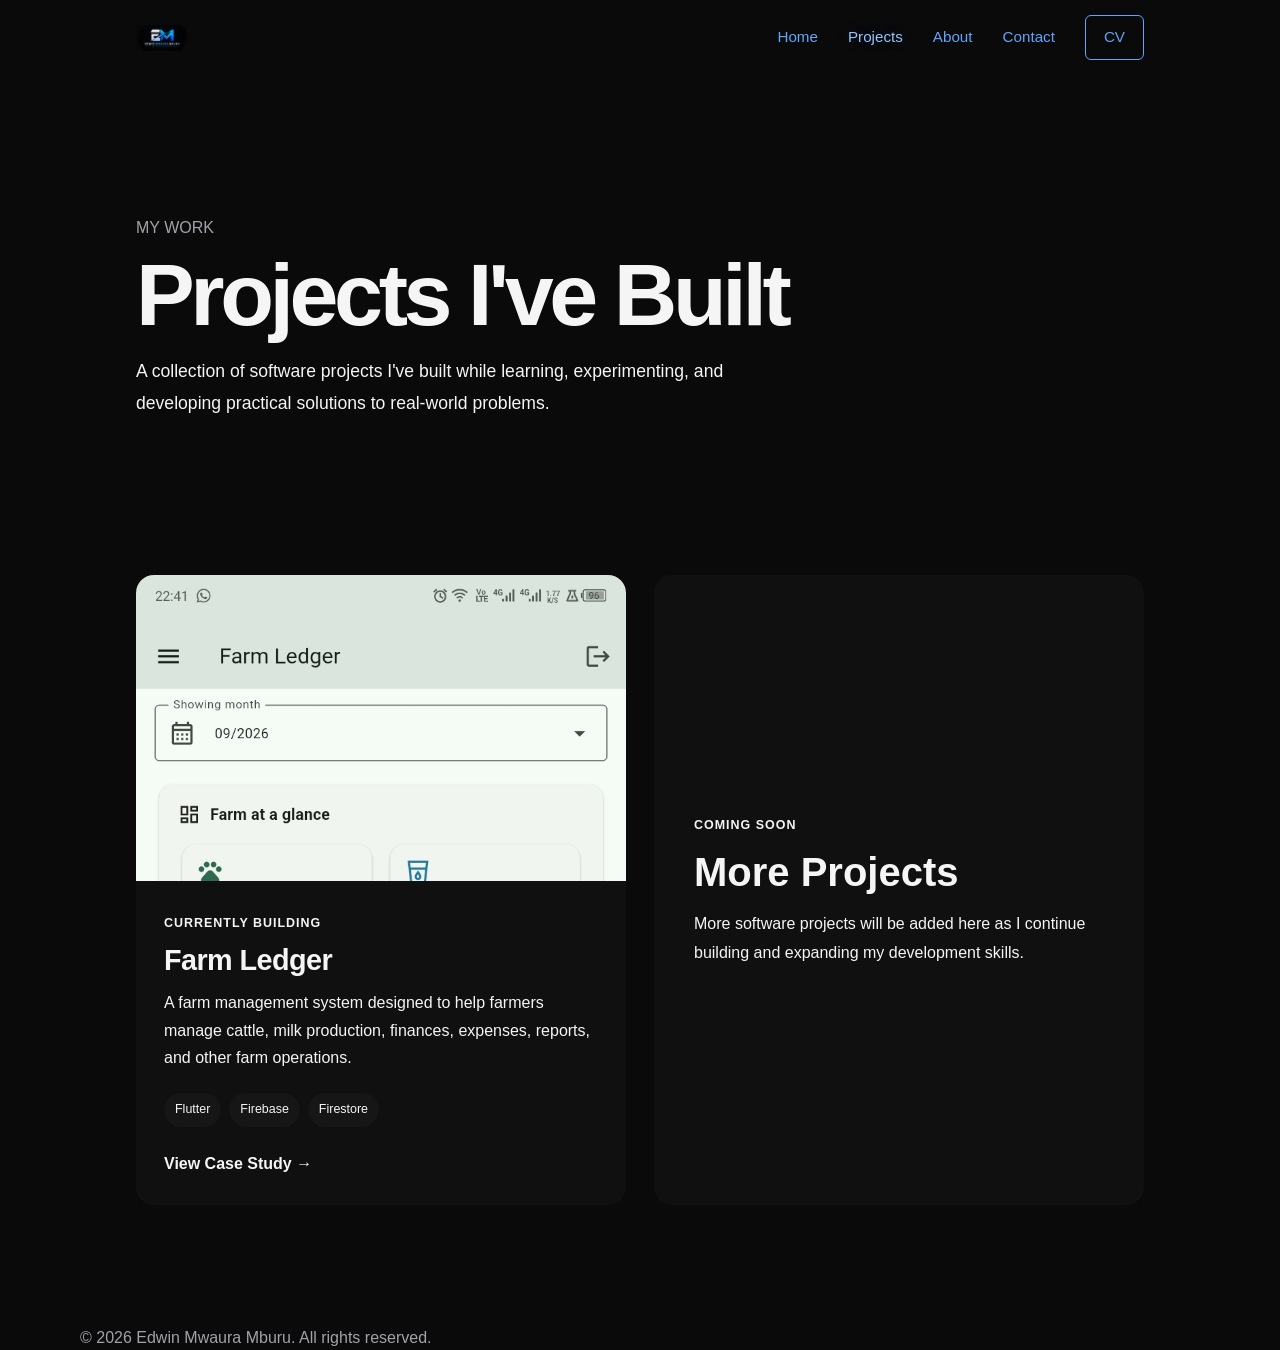
==== projects.html @ c4fcb4e1 "Initial portfolio website" ====
<!DOCTYPE html>
<html lang="en">
<head>
    <meta charset="UTF-8">
    <meta name="viewport" content="width=device-width, initial-scale=1.0">
<meta name="author" content="Edwin Mwaura Mburu">

<meta
    name="description"
    content="Explore projects built by Edwin Mwaura Mburu, including Farm Ledger and other software development work."
>

<meta property="og:title" content="Projects | Edwin Mwaura Mburu">

<meta
    property="og:description"
    content="Explore software projects and practical applications built by Edwin Mwaura Mburu."
>

<meta property="og:type" content="website">
    <title>Projects | Edwin Mwaura Mburu</title>

    <link rel="icon" type="image/png" href="assets/logo/logo.png">

    <link rel="stylesheet" href="css/style.css">
</head>

<body>

    <!-- NAVIGATION -->
    <header class="navbar">
        <div class="container nav-container">

            <a href="index.html" class="logo">
                <img src="assets/logo/logo.png" alt="Edwin Mwaura Mburu logo">
            </a>

            <nav class="nav-links">
                <a href="index.html">Home</a>
                <a href="projects.html" class="active">Projects</a>
                <a href="about.html">About</a>
                <a href="contact.html">Contact</a>
                <a
                    href="assets/cv/Edwin-Mwaura-Mburu-CV.pdf"
                    class="nav-cv"
                    target="_blank"
                    rel="noopener noreferrer"
                >
                    CV
                </a>
            </nav>

            <button
                class="menu-button"
                type="button"
                aria-label="Open navigation menu"
            >
                &#9776;
            </button>

        </div>
    </header>


    <!-- PROJECTS HERO -->
    <main>

        <section class="page-hero">
            <div class="container">

                <p class="section-label">MY WORK</p>

                <h1>
                    Projects I've Built
                </h1>

                <p class="page-hero-text">
                    A collection of software projects I've built while
                    learning, experimenting, and developing practical
                    solutions to real-world problems.
                </p>

            </div>
        </section>


        <!-- PROJECTS -->
        <section class="projects-page-section">
            <div class="container">

                <div class="projects-grid">

                    <!-- FARM LEDGER -->
                    <article class="project-card">

                        <div class="project-card-image">
                            <img
                                src="assets/images/projects/farm-ledger-dashboard.png"
                                alt="Farm Ledger dashboard"
                            >
                        </div>

                        <div class="project-card-content">

                            <span class="project-status">
                                Currently Building
                            </span>

                            <h2>Farm Ledger</h2>

                            <p>
                                A farm management system designed to help
                                farmers manage cattle, milk production,
                                finances, expenses, reports, and other
                                farm operations.
                            </p>

                            <div class="project-tags">
                                <span>Flutter</span>
                                <span>Firebase</span>
                                <span>Firestore</span>
                            </div>

                            <a
                                href="projects/farm-ledger.html"
                                class="project-link"
                            >
                                View Case Study →
                            </a>

                        </div>

                    </article>


                    <!-- FUTURE PROJECT -->
                    <article class="project-card project-placeholder">

                        <div class="project-placeholder-content">

                            <span class="project-status">
                                Coming Soon
                            </span>

                            <h2>More Projects</h2>

                            <p>
                                More software projects will be added here
                                as I continue building and expanding my
                                development skills.
                            </p>

                        </div>

                    </article>

                </div>

            </div>
        </section>

    </main>


    <!-- FOOTER -->
    <footer class="footer">

        <div class="container">

            <p>
                © 2026 Edwin Mwaura Mburu.
                All rights reserved.
            </p>

        </div>

    </footer>


    <script src="js/main.js"></script>

</body>
</html>
---- css/style.css ----
/* =========================
   RESET
========================= */

* {
    margin: 0;
    padding: 0;
    box-sizing: border-box;
}

:root {
    --color-background: #0a0a0a;
    --color-surface: #111111;
    --color-blue: #60a5fa;
    --color-blue-soft: #93c5fd;
    --color-green: #4ade80;
    --color-text: #f5f5f5;
    --color-muted: #a1a1aa;
    --color-blue-glow: rgba(96, 165, 250, 0.22);
}

html {
    scroll-behavior: smooth;
}

body {
    font-family: Arial, Helvetica, sans-serif;
    background: #0a0a0a;
    color: #f5f5f5;
    line-height: 1.6;
}

a {
    color: inherit;
    text-decoration: none;
}

.container {
    width: min(1120px, 90%);
    margin: 0 auto;
}


/* =========================
   NAVBAR
========================= */

.site-header {
    position: sticky;
    top: 0;
    z-index: 1000;
    background: rgba(10, 10, 10, 0.9);
    border-bottom: 1px solid rgba(255, 255, 255, 0.08);
    backdrop-filter: blur(12px);
}

.navbar {
    width: min(1120px, 90%);
    margin: 0 auto;

    min-height: 75px;

    display: flex;
    align-items: center;
    justify-content: space-between;
}

.nav-container {
    display: flex;
    align-items: center;
    justify-content: space-between;
}

.logo {
    display: flex;
    align-items: center;
}

.logo img {
    width: 52px;
    height: 52px;
    object-fit: contain;
    display: block;
}

.nav-links {
    display: flex;
    align-items: center;
    gap: 30px;
}

.nav-links a {
    color: #a1a1aa;
    font-size: 0.95rem;
    transition: color 0.3s ease;
}

.nav-links a:hover {
    color: #f5f5f5;
}

.cv-button {
    padding: 9px 18px;
    border: 1px solid rgba(255, 255, 255, 0.15);
    border-radius: 6px;
}

.cv-button:hover {
    border-color: rgba(255, 255, 255, 0.4);
}

.menu-button {
    display: none;
}


/* =========================
   GENERAL
========================= */

main {
    width: min(1120px, 90%);
    margin: 0 auto;
}

.section {
    padding: 100px 0;
}

.eyebrow {
    color: #60a5fa;
    font-size: 0.78rem;
    font-weight: 700;
    letter-spacing: 2px;
    margin-bottom: 15px;
}

h1,
h2,
h3 {
    line-height: 1.15;
}

h2 {
    font-size: clamp(2rem, 5vw, 3.2rem);
}

p {
    color: #a1a1aa;
}


/* =========================
   HERO
========================= */

.hero {
    min-height: 85vh;

    display: grid;
    grid-template-columns: 1.3fr 0.7fr;
    align-items: center;
    gap: 60px;

    padding: 100px 0;
}

.hero h1 {
    font-size: clamp(3rem, 7vw, 6rem);
    letter-spacing: -3px;
    margin-bottom: 25px;
}

.hero-description {
    max-width: 650px;
    font-size: 1.15rem;
    margin-bottom: 35px;
}

.hero-buttons {
    display: flex;
    gap: 15px;
    flex-wrap: wrap;
}

.button {
    display: inline-block;
    padding: 13px 22px;
    border-radius: 7px;
    font-weight: 600;
    transition: transform 0.3s ease, border-color 0.3s ease;
}

.button:hover {
    transform: translateY(-2px);
}

.primary-button {
    background: #f5f5f5;
    color: #0a0a0a;
}

.secondary-button {
    border: 1px solid rgba(255, 255, 255, 0.15);
    color: #f5f5f5;
}

.secondary-button:hover {
    border-color: rgba(255, 255, 255, 0.4);
}


/* =========================
   PROFILE PHOTO
========================= */

.hero-photo,
.about-photo {
    display: flex;
    justify-content: center;
}

.profile-photo {
    width: 280px;
    height: 350px;
    object-fit: cover;

    border-radius: 20px;

    border: 1px solid rgba(255, 255, 255, 0.1);

    box-shadow: 0 20px 60px rgba(0, 0, 0, 0.4);
}


/* =========================
   PROJECTS
========================= */

.projects-grid {
    display: grid;
    grid-template-columns: repeat(2, 1fr);
    gap: 25px;
    margin-top: 45px;
}

.project-card {
    background: #111111;
    border: 1px solid rgba(255, 255, 255, 0.08);
    border-radius: 14px;
    overflow: hidden;

    transition: transform 0.3s ease, border-color 0.3s ease;
}

.project-card:hover {
    transform: translateY(-5px);
    border-color: rgba(255, 255, 255, 0.2);
}

.project-image {
    height: 220px;
    background: #151515;

    display: flex;
    align-items: center;
    justify-content: center;

    color: #60a5fa;
    font-weight: 700;
}

.project-content {
    padding: 30px;
}

.project-type {
    color: #60a5fa;
    font-size: 0.75rem;
    font-weight: 700;
    letter-spacing: 1.5px;
    margin-bottom: 10px;
}

.project-content h3 {
    font-size: 1.5rem;
    margin-bottom: 12px;
}

.project-tags {
    display: flex;
    flex-wrap: wrap;
    gap: 8px;
    margin: 20px 0;
}

.project-tags span {
    padding: 6px 10px;
    border-radius: 5px;
    background: #1a1a1a;
    color: #a1a1aa;
    font-size: 0.8rem;
}

.text-link {
    color: #60a5fa;
    font-weight: 600;
}

.section-action {
    margin-top: 35px;
}


/* =========================
   CURRENTLY BUILDING
========================= */

.currently-building {
    border-top: 1px solid rgba(255, 255, 255, 0.08);
    border-bottom: 1px solid rgba(255, 255, 255, 0.08);
}

.currently-building > p {
    max-width: 700px;
    margin: 20px 0;
}


/* =========================
   SKILLS
========================= */

.skills-grid {
    display: grid;
    grid-template-columns: repeat(3, 1fr);
    gap: 25px;
    margin-top: 45px;
}

.skill-group {
    padding: 30px;
    background: #111111;
    border: 1px solid rgba(255, 255, 255, 0.08);
    border-radius: 12px;
}

.skill-group h3 {
    margin-bottom: 20px;
}

.skill-group ul {
    list-style: none;
}

.skill-group li {
    color: #a1a1aa;
    padding: 7px 0;
}


/* =========================
   LEARNING JOURNEY
========================= */

.journey {
    margin-top: 45px;
}

.journey-item {
    display: grid;
    grid-template-columns: 80px 1fr;
    gap: 25px;

    padding: 30px 0;

    border-bottom: 1px solid rgba(255, 255, 255, 0.08);
}

.journey-number {
    color: #60a5fa;
    font-size: 1.2rem;
    font-weight: 700;
}

.journey-item h3 {
    margin-bottom: 10px;
}


/* =========================
   ABOUT
========================= */

.about-preview {
    display: grid;
    grid-template-columns: 0.7fr 1.3fr;
    gap: 70px;
    align-items: center;
}

.about-content h2 {
    margin-bottom: 25px;
}

.about-content p {
    margin-bottom: 18px;
}

.education {
    display: flex;
    flex-direction: column;
    gap: 5px;

    margin: 30px 0;
    padding-left: 20px;

    border-left: 2px solid #60a5fa;
}

.education strong {
    font-size: 1.05rem;
}

.education span {
    color: #a1a1aa;
}


/* =========================
   CONTACT
========================= */

.contact-cta {
    text-align: center;
    padding: 120px 0;
}

.contact-cta h2 {
    max-width: 700px;
    margin: 0 auto 20px;
}

.contact-cta p {
    max-width: 600px;
    margin: 0 auto 30px;
}


/* =========================
   FOOTER
========================= */

.site-footer {
    text-align: center;
    padding: 50px 20px;

    border-top: 1px solid rgba(255, 255, 255, 0.08);
}

.footer-logo {
    font-size: 1.5rem;
    font-weight: 800;
    margin-bottom: 15px;
}

.copyright {
    margin-top: 20px;
    font-size: 0.85rem;
}


/* =========================
   MOBILE
========================= */

@media (max-width: 768px) {

    .nav-links {
        display: none;
    }

    .menu-button {
        display: block;
        background: none;
        border: none;
        color: #f5f5f5;
        font-size: 1.5rem;
        cursor: pointer;
    }

    .hero {
        grid-template-columns: 1fr;
        text-align: center;
    }

    .hero-buttons {
        justify-content: center;
    }

    .hero-photo {
        order: -1;
    }

   .profile-photo {
    width: 220px;
    height: 280px;
}

    .projects-grid {
        grid-template-columns: 1fr;
    }

    .skills-grid {
        grid-template-columns: 1fr;
    }

    .about-preview {
        grid-template-columns: 1fr;
    }

    .about-photo {
        order: -1;
    }

    .journey-item {
        grid-template-columns: 50px 1fr;
    }
}
/* =========================
   CLICKABLE IMAGES
========================= */

.image-trigger {
    cursor: zoom-in;
    background: none;
    border: none;
    padding: 0;
    font: inherit;
}

.image-trigger:focus-visible {
    outline: 2px solid #60a5fa;
    outline-offset: 5px;
}

.image-trigger img {
    transition: transform 0.3s ease;
}

.image-trigger:hover img {
    transform: scale(1.04);
}

.photo-trigger {
    display: block;
    border-radius: 20px;
}

/* =========================
   IMAGE LIGHTBOX
========================= */

.lightbox {
    position: fixed;
    inset: 0;
    z-index: 9999;

    background: rgba(0, 0, 0, 0.94);

    display: none;
    flex-direction: column;
    align-items: center;
    justify-content: center;

    padding: 30px;
}

.lightbox.active {
    display: flex;
}

.lightbox-image {
    max-width: 90vw;
    max-height: 80vh;
    width: auto;
    height: auto;
    object-fit: contain;

    border-radius: 12px;
}

.lightbox-caption {
    margin-top: 20px;
    color: #a1a1aa;
    text-align: center;
}

.lightbox-close {
    position: absolute;
    top: 25px;
    right: 35px;

    background: none;
    border: none;
    color: white;

    font-size: 40px;
    cursor: pointer;
}

.lightbox-close:hover {
    color: #60a5fa;
}

body.lightbox-open {
    overflow: hidden;
}

/* =========================
   COLOR SYSTEM
========================= */

.nav-links a,
.nav-cv,
.text-link,
.button {
    color: var(--color-blue);
}

.nav-links a:hover,
.nav-links a.active,
.nav-cv:hover,
.text-link:hover,
.button:hover {
    color: var(--color-blue-soft);
    text-shadow: 0 0 16px var(--color-blue-glow);
}

.nav-cv,
.cv-button {
    padding: 9px 18px;
    border: 1px solid var(--color-blue);
    border-radius: 6px;
    border-color: var(--color-blue);
}

.primary-button {
    background: var(--color-blue);
    color: var(--color-background);
}

.primary-button:hover {
    color: var(--color-background);
    box-shadow: 0 0 22px var(--color-blue-glow);
}

.secondary-button {
    border-color: var(--color-blue);
}

.currently-building {
    border-color: rgba(74, 222, 128, 0.35);
}

.currently-building .eyebrow,
.currently-building .section-label {
    color: var(--color-green);
}

.image-trigger:hover,
.project-image:hover {
    filter: drop-shadow(0 0 14px var(--color-blue-glow));
}
/* =========================
   FARM LEDGER CASE STUDY
========================= */

.project-hero {
    padding: 120px 0 80px;
    max-width: 850px;
}

.project-hero h1 {
    font-size: clamp(3.5rem, 8vw, 6rem);
    letter-spacing: -3px;
    margin-bottom: 25px;
}

.project-subtitle {
    max-width: 700px;
    font-size: 1.2rem;
    margin-bottom: 25px;
}


/* =========================
   CASE STUDY SECTIONS
========================= */

.case-study-section {
    padding: 90px 0;

    border-top: 1px solid rgba(255, 255, 255, 0.08);

    display: grid;
    grid-template-columns: 0.8fr 1.2fr;
    gap: 70px;
}

.case-study-heading h2 {
    font-size: clamp(2rem, 4vw, 3rem);
}

.case-study-content {
    max-width: 700px;
}

.case-study-content p {
    margin-bottom: 20px;
    font-size: 1.05rem;
}


/* =========================
   CASE STUDY CARDS
========================= */

.case-study-grid {
    grid-column: 1 / -1;

    display: grid;
    grid-template-columns: repeat(3, 1fr);
    gap: 20px;
}

.case-study-card {
    padding: 30px;

    background: #111111;

    border: 1px solid rgba(255, 255, 255, 0.08);

    border-radius: 12px;

    transition:
        transform 0.3s ease,
        border-color 0.3s ease;
}

.case-study-card:hover {
    transform: translateY(-5px);
    border-color: rgba(255, 255, 255, 0.2);
}

.case-study-card span {
    color: #60a5fa;
    font-size: 0.8rem;
    font-weight: 700;
}

.case-study-card h3 {
    margin: 20px 0 10px;
}

.case-study-card p {
    font-size: 0.95rem;
}


/* =========================
   TECHNOLOGY
========================= */

.technology-list {
    display: grid;
    gap: 15px;
}

.technology-list div {
    padding: 22px 25px;

    display: flex;
    justify-content: space-between;
    align-items: center;

    background: #111111;

    border: 1px solid rgba(255, 255, 255, 0.08);

    border-radius: 8px;
}

.technology-list strong {
    font-size: 1rem;
}

.technology-list span {
    color: #a1a1aa;
    font-size: 0.9rem;
}


/* =========================
   PROJECT NAVIGATION
========================= */

.project-navigation {
    padding: 70px 0 100px;
}


/* =========================
   CASE STUDY MOBILE
========================= */

@media (max-width: 768px) {

    .project-hero {
        padding: 80px 0 60px;
    }

    .project-hero h1 {
        letter-spacing: -2px;
    }

    .case-study-section {
        grid-template-columns: 1fr;
        gap: 35px;
        padding: 70px 0;
    }

    .case-study-grid {
        grid-template-columns: 1fr;
    }

    .technology-list div {
        flex-direction: column;
        align-items: flex-start;
        gap: 5px;
    }
}
/* =========================
   FARM LEDGER SHOWCASE
========================= */

.project-showcase {
    padding: 100px 0;
}

.showcase-heading {
    max-width: 750px;
    margin-bottom: 90px;
}

.showcase-heading h2 {
    font-size: clamp(2.2rem, 5vw, 4rem);
    margin-bottom: 20px;
}

.showcase-heading p:last-child {
    font-size: 1.05rem;
    max-width: 650px;
}


/* =========================
   SHOWCASE FEATURE
========================= */

.showcase-feature {
    display: grid;
    grid-template-columns: 1.2fr 0.8fr;
    gap: 70px;
    align-items: center;

    margin-bottom: 120px;
}

.showcase-feature.reverse {
    grid-template-columns: 0.8fr 1.2fr;
}

.showcase-feature.reverse .showcase-image {
    order: 2;
}

.showcase-feature.reverse .showcase-text {
    order: 1;
}


/* =========================
   SHOWCASE IMAGE
========================= */

.showcase-image {
    background: #111111;

    border: 1px solid rgba(255, 255, 255, 0.08);

    border-radius: 16px;

    padding: 12px;

    overflow: hidden;
}

.project-image {
    width: 100%;
    height: auto;
    display: block;

    border-radius: 10px;

    cursor: zoom-in;

    transition:
        transform 0.4s ease,
        opacity 0.3s ease;
}

.project-image:hover {
    transform: scale(1.015);
    opacity: 0.9;
}


/* =========================
   SHOWCASE TEXT
========================= */

.showcase-text {
    max-width: 500px;
}

.showcase-text h3 {
    font-size: clamp(1.8rem, 3vw, 2.6rem);
    margin-bottom: 20px;
}

.showcase-text p:last-child {
    font-size: 1.05rem;
}


/* =========================
   IMAGE VIEWER
========================= */

.project-image-viewer {
    position: fixed;

    inset: 0;

    z-index: 9999;

    background: rgba(0, 0, 0, 0.92);

    display: none;

    align-items: center;
    justify-content: center;

    padding: 40px;

    cursor: zoom-out;
}

.project-image-viewer.active {
    display: flex;
}

.project-image-viewer img {
    max-width: 95vw;
    max-height: 90vh;

    object-fit: contain;

    border-radius: 8px;

    box-shadow:
        0 30px 100px rgba(0, 0, 0, 0.7);
}

.project-image-close {
    position: absolute;

    top: 25px;
    right: 35px;

    color: white;

    font-size: 2.5rem;

    cursor: pointer;

    line-height: 1;
}


/* =========================
   SHOWCASE MOBILE
========================= */

@media (max-width: 768px) {

    .project-showcase {
        padding: 70px 0;
    }

    .showcase-heading {
        margin-bottom: 60px;
    }

    .showcase-feature,
    .showcase-feature.reverse {
        grid-template-columns: 1fr;

        gap: 35px;

        margin-bottom: 80px;
    }

    .showcase-feature.reverse .showcase-image,
    .showcase-feature.reverse .showcase-text {
        order: initial;
    }

    .showcase-text {
        max-width: none;
    }

    .project-image-viewer {
        padding: 20px;
    }

    .project-image-close {
        top: 15px;
        right: 20px;
    }
}
/* =========================
   PROJECTS PAGE
   ========================= */

.page-hero {
    padding: 140px 0 70px;
}

.page-hero h1 {
    max-width: 800px;
    margin: 12px 0 20px;
    font-size: clamp(3rem, 7vw, 5.5rem);
    line-height: 0.95;
    letter-spacing: -0.05em;
}

.page-hero-text {
    max-width: 650px;
    color: var(--text-muted);
    font-size: 1.1rem;
    line-height: 1.8;
}


/* =========================
   PROJECTS SECTION
   ========================= */

.projects-page-section {
    padding: 40px 0 120px;
}

.projects-grid {
    display: grid;
    grid-template-columns: repeat(2, minmax(0, 1fr));
    gap: 28px;
}


/* =========================
   PROJECT CARD
   ========================= */

.project-card {
    overflow: hidden;
    border: 1px solid var(--border);
    border-radius: 18px;
    background: rgba(255, 255, 255, 0.025);
    transition:
        transform 0.3s ease,
        border-color 0.3s ease,
        background 0.3s ease;
}

.project-card:hover {
    transform: translateY(-6px);
    border-color: rgba(96, 165, 250, 0.35);
    background: rgba(255, 255, 255, 0.04);
}


/* =========================
   PROJECT IMAGE
   ========================= */

.project-card-image {
    width: 100%;
    aspect-ratio: 16 / 10;
    overflow: hidden;
    background: #111;
}

.project-card-image img {
    width: 100%;
    height: 100%;
    display: block;
    object-fit: cover;
    object-position: top;
    transition: transform 0.5s ease;
}

.project-card:hover .project-card-image img {
    transform: scale(1.03);
}


/* =========================
   PROJECT CONTENT
   ========================= */

.project-card-content {
    padding: 28px;
}

.project-card-content h2 {
    margin: 10px 0 12px;
    font-size: 1.8rem;
    letter-spacing: -0.02em;
}

.project-card-content p {
    margin: 0 0 22px;
    color: var(--text-muted);
    line-height: 1.7;
}


/* =========================
   PROJECT STATUS
   ========================= */

.project-status {
    display: inline-block;
    font-size: 0.78rem;
    font-weight: 600;
    letter-spacing: 0.08em;
    text-transform: uppercase;
    color: var(--accent);
}


/* =========================
   PROJECT TAGS
   ========================= */

.project-tags {
    display: flex;
    flex-wrap: wrap;
    gap: 8px;
    margin-bottom: 24px;
}

.project-tags span {
    padding: 7px 11px;
    border: 1px solid var(--border);
    border-radius: 999px;
    color: var(--text-muted);
    font-size: 0.78rem;
    background: rgba(255, 255, 255, 0.025);
}


/* =========================
   PROJECT LINK
   ========================= */

.project-link {
    display: inline-flex;
    align-items: center;
    gap: 8px;
    color: var(--text);
    font-weight: 600;
    text-decoration: none;
    transition: color 0.2s ease;
}

.project-link:hover {
    color: var(--accent);
}


/* =========================
   COMING SOON CARD
   ========================= */

.project-placeholder {
    min-height: 100%;
    display: flex;
    align-items: center;
}

.project-placeholder-content {
    padding: 40px;
}

.project-placeholder-content h2 {
    margin: 12px 0 15px;
    font-size: 2.5rem;
}

.project-placeholder-content p {
    max-width: 500px;
    color: var(--text-muted);
    line-height: 1.8;
}


/* =========================
   MOBILE
   ========================= */

@media (max-width: 768px) {

    .page-hero {
        padding: 110px 0 50px;
    }

    .page-hero h1 {
        font-size: 3.2rem;
    }

    .projects-grid {
        grid-template-columns: 1fr;
    }

    .projects-page-section {
        padding-bottom: 80px;
    }

    .project-card-content {
        padding: 22px;
    }

    .project-placeholder-content {
        padding: 28px 22px;
    }

}
/* =========================
   ABOUT PAGE
   ========================= */

.about-page-hero {
    padding: 140px 0 100px;
}

.about-hero-grid {
    display: grid;
    grid-template-columns: 1.2fr 0.8fr;
    align-items: center;
    gap: 80px;
}

.about-hero-content h1 {
    max-width: 800px;
    margin: 12px 0 25px;
    font-size: clamp(3.2rem, 7vw, 6rem);
    line-height: 0.95;
    letter-spacing: -0.055em;
}

.about-intro {
    max-width: 680px;
    color: var(--text-muted);
    font-size: 1.15rem;
    line-height: 1.8;
}


/* =========================
   PROFILE IMAGE
   ========================= */

.about-profile {
    display: flex;
    justify-content: flex-end;
}

.about-profile-image {
    width: min(100%, 380px);
    padding: 0;
    border: 0;
    border-radius: 22px;
    overflow: hidden;
    cursor: pointer;
    background: transparent;
}

.about-profile-image img {
    display: block;
    width: 100%;
    aspect-ratio: 4 / 5;
    object-fit: cover;
    transition: transform 0.5s ease;
}

.about-profile-image:hover img {
    transform: scale(1.03);
}


/* =========================
   ABOUT SECTIONS
   ========================= */

.about-section {
    padding: 110px 0;
}

.about-section-alt {
    background: rgba(255, 255, 255, 0.018);
    border-top: 1px solid var(--border);
    border-bottom: 1px solid var(--border);
}

.about-content {
    display: grid;
    grid-template-columns: 0.8fr 1.2fr;
    gap: 80px;
}

.about-section-heading h2 {
    max-width: 650px;
    margin: 12px 0 0;
    font-size: clamp(2rem, 4vw, 3.5rem);
    line-height: 1.05;
    letter-spacing: -0.04em;
}

.about-text {
    max-width: 720px;
}

.about-text p {
    margin: 0 0 24px;
    color: var(--text-muted);
    font-size: 1.05rem;
    line-height: 1.9;
}

.about-text p:last-child {
    margin-bottom: 0;
}


/* =========================
   BUILDING PRINCIPLES
   ========================= */

.about-principles {
    display: grid;
    grid-template-columns: repeat(3, 1fr);
    gap: 20px;
    margin-top: 55px;
}

.about-principle {
    padding: 30px;
    border: 1px solid var(--border);
    border-radius: 16px;
    background: rgba(255, 255, 255, 0.02);
    transition:
        transform 0.3s ease,
        border-color 0.3s ease;
}

.about-principle:hover {
    transform: translateY(-4px);
    border-color: rgba(96, 165, 250, 0.3);
}

.principle-number {
    display: block;
    margin-bottom: 35px;
    color: var(--accent);
    font-size: 0.8rem;
    font-weight: 700;
    letter-spacing: 0.08em;
}

.about-principle h3 {
    margin: 0 0 12px;
    font-size: 1.25rem;
}

.about-principle p {
    margin: 0;
    color: var(--text-muted);
    line-height: 1.7;
}


/* =========================
   CURRENT FOCUS
   ========================= */

.focus-grid {
    display: grid;
    grid-template-columns: repeat(2, 1fr);
    gap: 18px;
    margin-top: 55px;
}

.focus-card {
    padding: 32px;
    min-height: 220px;
    border: 1px solid var(--border);
    border-radius: 16px;
    background: rgba(255, 255, 255, 0.02);
    transition:
        transform 0.3s ease,
        border-color 0.3s ease;
}

.focus-card:hover {
    transform: translateY(-4px);
    border-color: rgba(96, 165, 250, 0.3);
}

.focus-card > span {
    display: block;
    margin-bottom: 35px;
    color: var(--accent);
    font-size: 0.8rem;
    font-weight: 700;
}

.focus-card h3 {
    margin: 0 0 12px;
    font-size: 1.35rem;
}

.focus-card p {
    max-width: 500px;
    margin: 0;
    color: var(--text-muted);
    line-height: 1.7;
}


/* =========================
   EDUCATION
   ========================= */

.education-block {
    max-width: 1000px;
}

.education-card {
    display: flex;
    align-items: center;
    justify-content: space-between;
    gap: 30px;
    margin-top: 50px;
    padding: 30px;
    border: 1px solid var(--border);
    border-radius: 16px;
    background: rgba(255, 255, 255, 0.02);
}

.education-card h3 {
    margin: 0 0 8px;
    font-size: 1.25rem;
}

.education-card p {
    margin: 0;
    color: var(--text-muted);
}

.education-card > span {
    flex-shrink: 0;
    color: var(--accent);
    font-size: 0.9rem;
}


/* =========================
   CAREER DIRECTION
   ========================= */

.career-direction {
    text-align: center;
}

.career-direction .about-section-heading h2 {
    margin-left: auto;
    margin-right: auto;
}

.career-path {
    display: flex;
    align-items: center;
    justify-content: center;
    flex-wrap: wrap;
    gap: 12px;
    margin: 55px auto 35px;
}

.career-path div {
    padding: 12px 18px;
    border: 1px solid var(--border);
    border-radius: 999px;
    background: rgba(255, 255, 255, 0.025);
    font-size: 0.9rem;
}

.career-path span {
    color: var(--accent);
    font-size: 1.2rem;
}

.career-description {
    max-width: 750px;
    margin: 0 auto;
    color: var(--text-muted);
    line-height: 1.8;
}


/* =========================
   ABOUT CTA
   ========================= */

.about-cta {
    padding: 120px 0;
    border-top: 1px solid var(--border);
    text-align: center;
}

.about-cta h2 {
    max-width: 700px;
    margin: 12px auto 15px;
    font-size: clamp(2.5rem, 5vw, 4rem);
    line-height: 1;
    letter-spacing: -0.04em;
}

.about-cta p:not(.section-label) {
    margin: 0 auto 30px;
    color: var(--text-muted);
}

.cta-buttons {
    display: flex;
    justify-content: center;
    gap: 12px;
    flex-wrap: wrap;
}


/* =========================
   RESPONSIVE
   ========================= */

@media (max-width: 900px) {

    .about-hero-grid {
        grid-template-columns: 1fr;
        gap: 50px;
    }

    .about-profile {
        justify-content: flex-start;
    }

    .about-profile-image {
        width: min(100%, 340px);
    }

    .about-content {
        grid-template-columns: 1fr;
        gap: 40px;
    }

    .about-principles {
        grid-template-columns: 1fr;
    }

}


@media (max-width: 768px) {

    .about-page-hero {
        padding: 110px 0 70px;
    }

    .about-section {
        padding: 80px 0;
    }

    .focus-grid {
        grid-template-columns: 1fr;
    }

    .education-card {
        align-items: flex-start;
        flex-direction: column;
    }

    .career-path {
        flex-direction: column;
    }

    .career-path span {
        transform: rotate(90deg);
    }

    .about-cta {
        padding: 90px 0;
    }

}
/* =========================
   CONTACT PAGE
   ========================= */

.contact-page {
    padding: 140px 0 120px;
}


/* =========================
   CONTACT INTRO
   ========================= */

.contact-intro {
    max-width: 850px;
    margin-bottom: 70px;
}

.contact-intro h1 {
    margin: 12px 0 25px;
    font-size: clamp(3.2rem, 7vw, 6rem);
    line-height: 0.95;
    letter-spacing: -0.055em;
}

.contact-intro > p:not(.section-label) {
    max-width: 680px;
    margin: 0;
    color: var(--text-muted);
    font-size: 1.1rem;
    line-height: 1.8;
}


/* =========================
   CONTACT CARDS
   ========================= */

.contact-grid {
    display: grid;
    grid-template-columns: 1fr;
    gap: 14px;
    max-width: 950px;
}

.contact-card {
    display: grid;
    grid-template-columns: 60px 1fr auto;
    align-items: center;
    gap: 25px;

    padding: 25px 28px;

    border: 1px solid var(--border);
    border-radius: 16px;

    background: rgba(255, 255, 255, 0.02);

    color: var(--text);
    text-decoration: none;

    transition:
        transform 0.3s ease,
        border-color 0.3s ease,
        background 0.3s ease;
}

.contact-card:hover {
    transform: translateX(6px);
    border-color: rgba(96, 165, 250, 0.35);
    background: rgba(255, 255, 255, 0.04);
}

.contact-number {
    color: var(--accent);
    font-size: 0.8rem;
    font-weight: 700;
    letter-spacing: 0.08em;
}

.contact-card h2 {
    margin: 0 0 6px;
    font-size: 1.25rem;
}

.contact-card p {
    margin: 0;
    color: var(--text-muted);
    line-height: 1.5;
}

.contact-arrow {
    color: var(--accent);
    font-size: 1.4rem;
    transition: transform 0.3s ease;
}

.contact-card:hover .contact-arrow {
    transform: translateX(5px);
}


/* =========================
   AVAILABILITY
   ========================= */

.contact-availability {
    display: grid;
    grid-template-columns: 0.8fr 1.2fr;
    gap: 70px;

    margin-top: 120px;
    padding: 70px 0;

    border-top: 1px solid var(--border);
    border-bottom: 1px solid var(--border);
}

.contact-availability h2 {
    max-width: 450px;
    margin: 12px 0 0;

    font-size: clamp(2rem, 4vw, 3.2rem);
    line-height: 1.05;
    letter-spacing: -0.04em;
}

.contact-availability > p {
    max-width: 650px;
    margin: 0;

    color: var(--text-muted);
    line-height: 1.9;
}


/* =========================
   FINAL CTA
   ========================= */

.contact-final {
    padding-top: 120px;
}

.contact-final h2 {
    max-width: 700px;
    margin: 12px 0 30px;

    font-size: clamp(2.5rem, 5vw, 4.5rem);
    line-height: 1;
    letter-spacing: -0.045em;
}


/* =========================
   MOBILE
   ========================= */

@media (max-width: 768px) {

    .contact-page {
        padding: 110px 0 80px;
    }

    .contact-intro {
        margin-bottom: 50px;
    }

    .contact-card {
        grid-template-columns: 40px 1fr auto;
        gap: 15px;
        padding: 22px 20px;
    }

    .contact-card:hover {
        transform: translateY(-3px);
    }

    .contact-availability {
        grid-template-columns: 1fr;
        gap: 30px;
        margin-top: 80px;
        padding: 55px 0;
    }

    .contact-final {
        padding-top: 80px;
    }

}
/* =========================================
   MOBILE NAVIGATION
   ========================================= */

@media (max-width: 768px) {

    .navbar {
        position: relative;
    }

    .menu-button {
        display: block;
        background: transparent;
        border: none;
        color: var(--text);
        font-size: 1.7rem;
        line-height: 1;
        cursor: pointer;
        padding: 8px;
        z-index: 1001;
    }

    .nav-links {
        display: none;
        position: absolute;
        top: calc(100% + 1px);
        left: 0;
        right: 0;

        flex-direction: column;
        align-items: stretch;

        padding: 12px;

        background: rgba(10, 10, 10, 0.97);
        border: 1px solid var(--border);
        border-radius: 0 0 14px 14px;

        box-shadow: 0 18px 35px rgba(0, 0, 0, 0.35);

        z-index: 1000;
    }

    .nav-links.active {
        display: flex;
    }

    .nav-links a {
        display: block;
        padding: 14px 16px;
        border-radius: 8px;
    }

    .nav-links a:hover {
        background: var(--accent-soft);
    }

    .cv-button {
        text-align: center;
    }

}
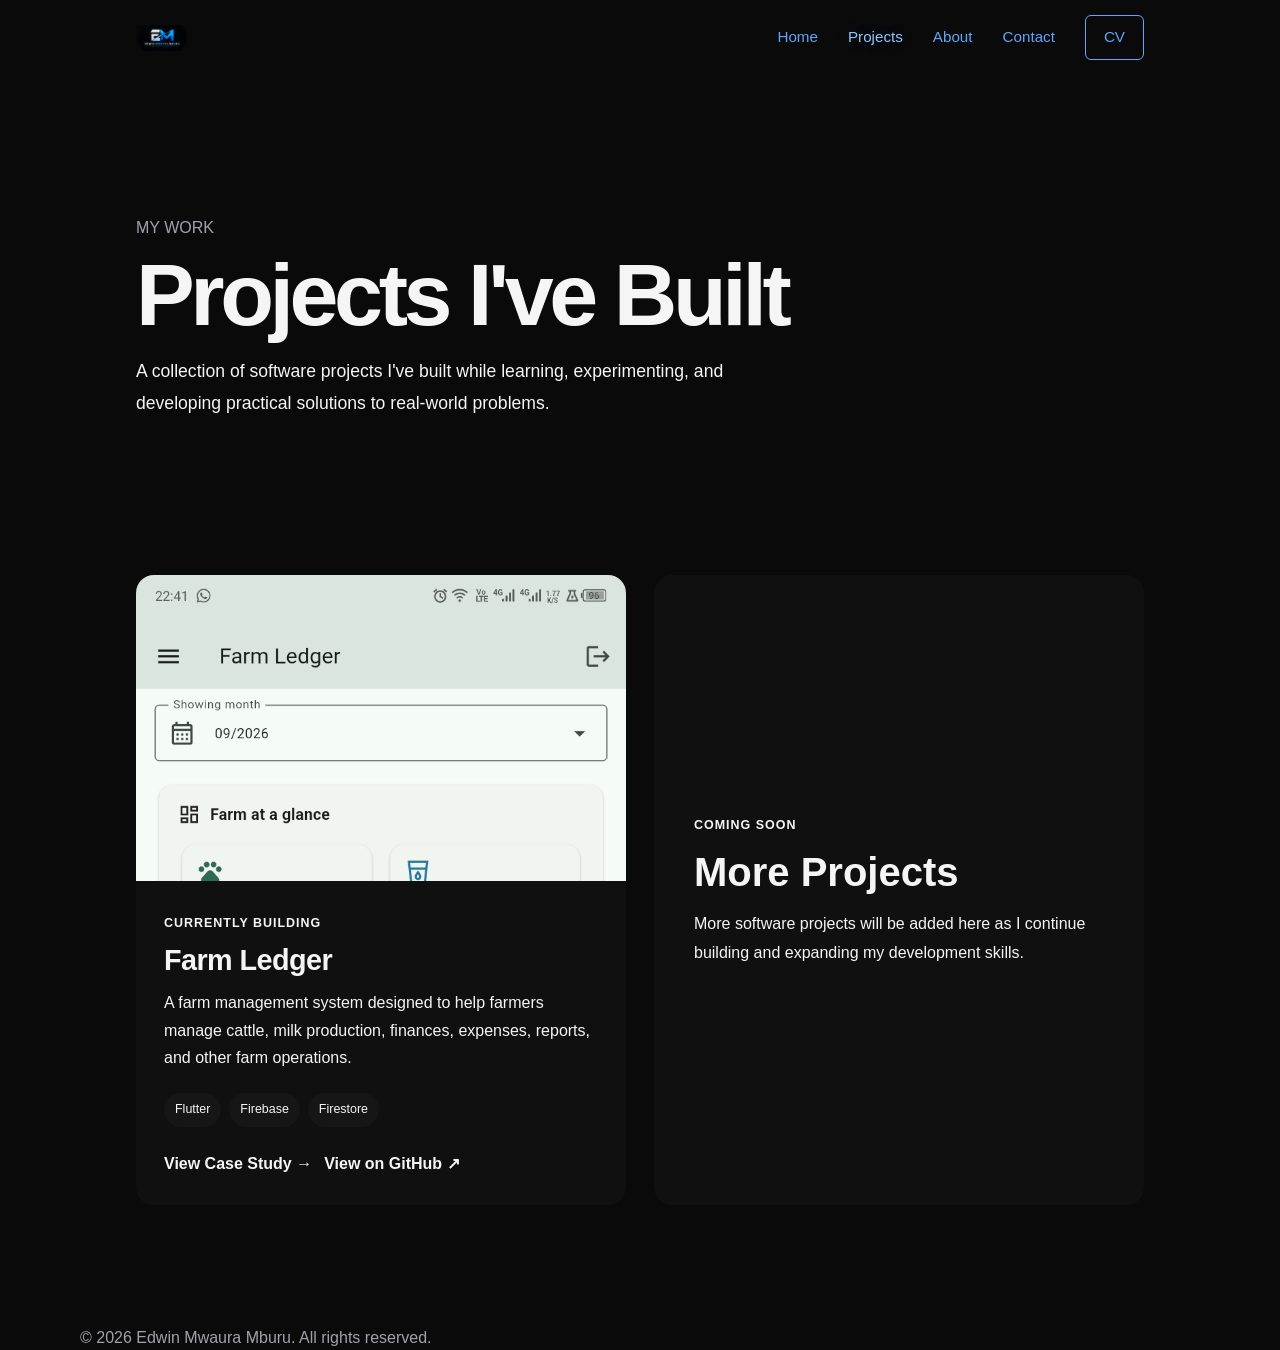
==== commit 22688e2a: "Add Farm Ledger GitHub links" ====
--- a/projects.html
+++ b/projects.html
@@ -121,12 +121,25 @@
                                 <span>Firestore</span>
                             </div>
 
-                            <a
-                                href="projects/farm-ledger.html"
-                                class="project-link"
-                            >
-                                View Case Study →
-                            </a>
+                            <div class="project-actions">
+
+                                <a
+                                    href="projects/farm-ledger.html"
+                                    class="project-link"
+                                >
+                                    View Case Study →
+                                </a>
+
+                                <a
+                                    href="https://github.com/EdwinMburu/farm-ledger"
+                                    class="project-link"
+                                    target="_blank"
+                                    rel="noopener noreferrer"
+                                >
+                                    View on GitHub ↗
+                                </a>
+
+                            </div>
 
                         </div>
 
--- a/css/style.css
+++ b/css/style.css
@@ -1885,4 +1885,10 @@
         text-align: center;
     }
 
+}
+
+.project-actions {
+    display: flex;
+    gap: 12px;
+    flex-wrap: wrap;
 }
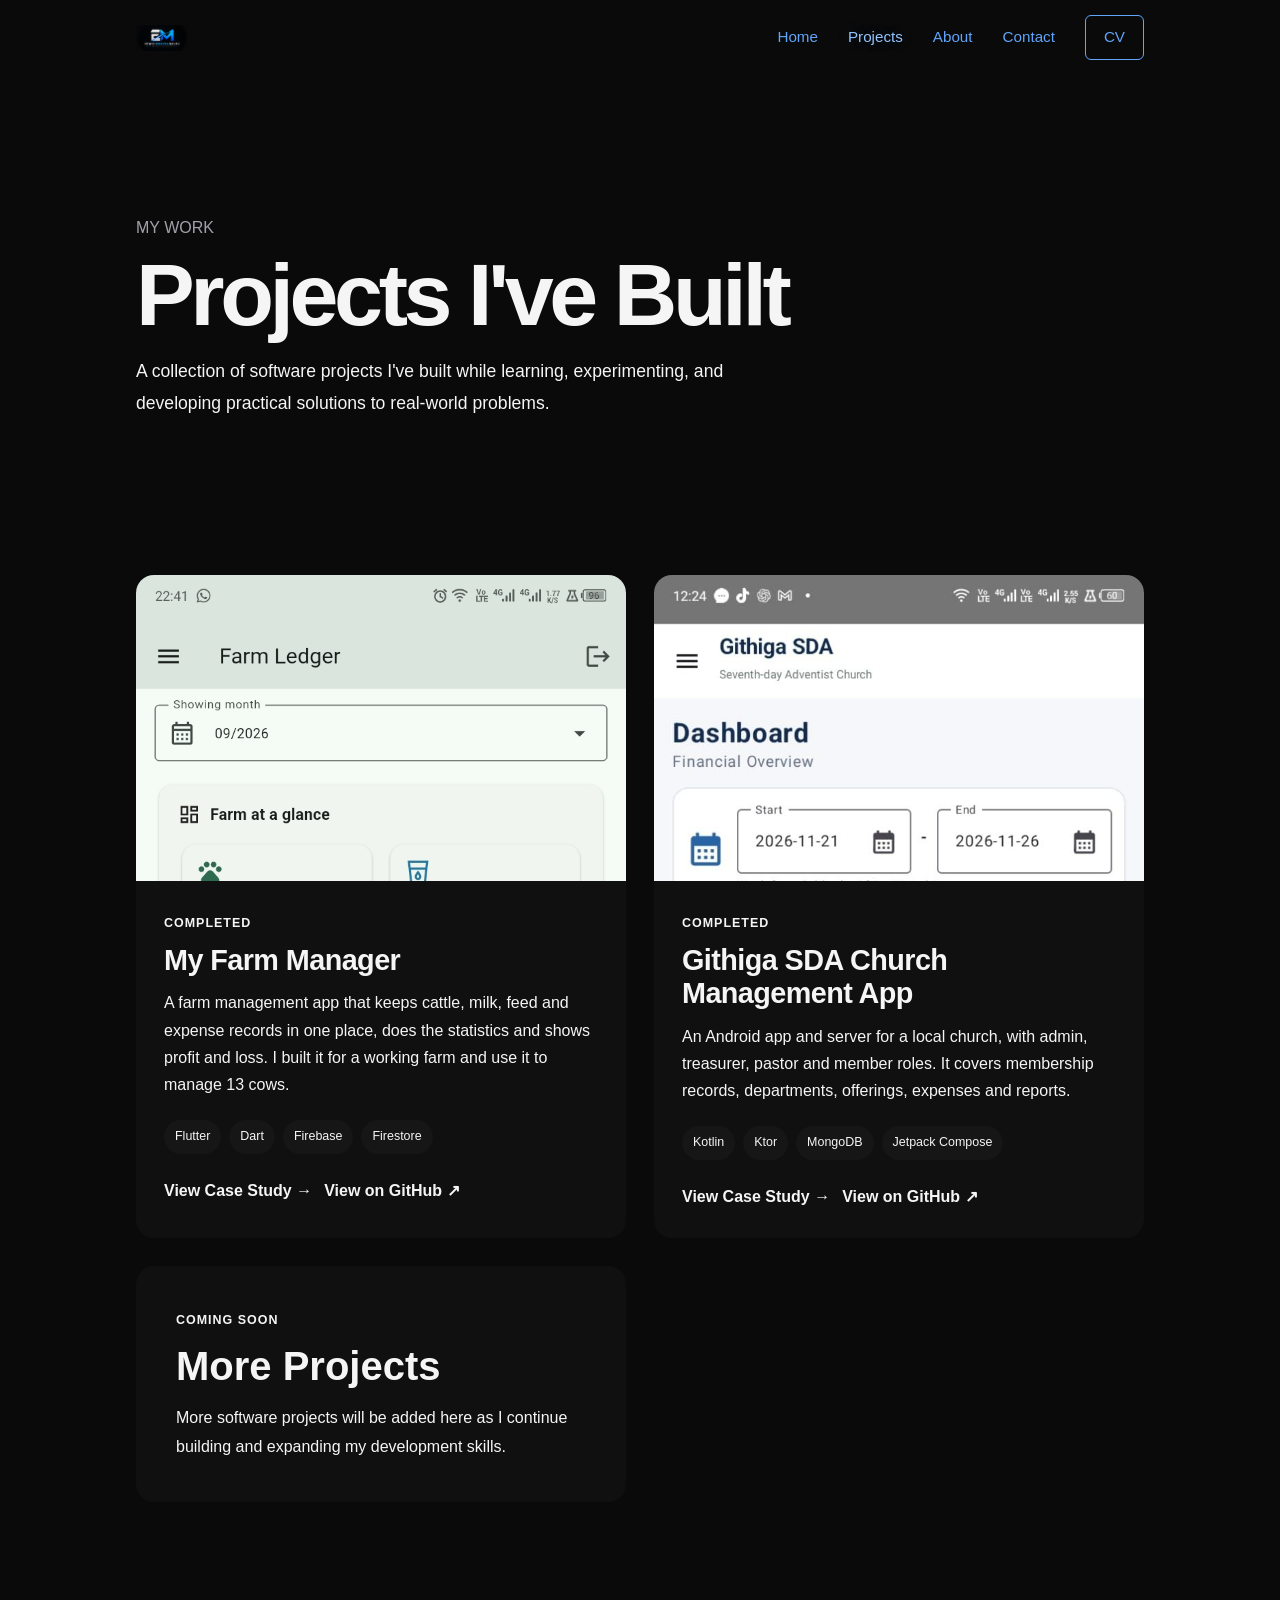
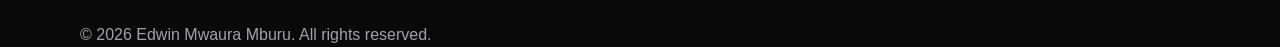
==== commit 0811dac0: "Update portfolio website" ====
--- a/projects.html
+++ b/projects.html
@@ -7,14 +7,14 @@
 
 <meta
     name="description"
-    content="Explore projects built by Edwin Mwaura Mburu, including Farm Ledger and other software development work."
+    content="Explore projects built by Edwin Mwaura Mburu, including My Farm Manager, a completed farm management app, and a church management app built with Kotlin, Ktor and MongoDB."
 >
 
 <meta property="og:title" content="Projects | Edwin Mwaura Mburu">
 
 <meta
     property="og:description"
-    content="Explore software projects and practical applications built by Edwin Mwaura Mburu."
+    content="Explore software projects built by Edwin Mwaura Mburu: a farm management app and a church management app."
 >
 
 <meta property="og:type" content="website">
@@ -90,33 +90,35 @@
 
                 <div class="projects-grid">
 
-                    <!-- FARM LEDGER -->
+                    <!-- MY FARM MANAGER -->
                     <article class="project-card">
 
                         <div class="project-card-image">
                             <img
                                 src="assets/images/projects/farm-ledger-dashboard.png"
-                                alt="Farm Ledger dashboard"
+                                alt="My Farm Manager dashboard"
                             >
                         </div>
 
                         <div class="project-card-content">
 
                             <span class="project-status">
-                                Currently Building
+                                Completed
                             </span>
 
-                            <h2>Farm Ledger</h2>
+                            <h2>My Farm Manager</h2>
 
                             <p>
-                                A farm management system designed to help
-                                farmers manage cattle, milk production,
-                                finances, expenses, reports, and other
-                                farm operations.
+                                A farm management app that keeps cattle,
+                                milk, feed and expense records in one place,
+                                does the statistics and shows profit and
+                                loss. I built it for a working farm and use
+                                it to manage 13 cows.
                             </p>
 
                             <div class="project-tags">
                                 <span>Flutter</span>
+                                <span>Dart</span>
                                 <span>Firebase</span>
                                 <span>Firestore</span>
                             </div>
@@ -132,6 +134,64 @@
 
                                 <a
                                     href="https://github.com/EdwinMburu/farm-ledger"
+                                    class="project-link"
+                                    target="_blank"
+                                    rel="noopener noreferrer"
+                                >
+                                    View on GitHub ↗
+                                </a>
+
+                            </div>
+
+                        </div>
+
+                    </article>
+
+
+                    <!-- CHURCH MANAGEMENT APP -->
+                    <article class="project-card">
+
+                        <div class="project-card-image">
+                            <img
+                                src="assets/images/projects/church-dashboard.jpg"
+                                alt="Church management app dashboard"
+                            >
+                        </div>
+
+                        <div class="project-card-content">
+
+                            <span class="project-status">
+                                Completed
+                            </span>
+
+                            <h2>Githiga SDA Church Management App</h2>
+
+                            <p>
+                                An Android app and server for a local church,
+                                with admin, treasurer, pastor and member
+                                roles. It covers membership
+                                records, departments, offerings, expenses
+                                and reports.
+                            </p>
+
+                            <div class="project-tags">
+                                <span>Kotlin</span>
+                                <span>Ktor</span>
+                                <span>MongoDB</span>
+                                <span>Jetpack Compose</span>
+                            </div>
+
+                            <div class="project-actions">
+
+                                <a
+                                    href="projects/church-management.html"
+                                    class="project-link"
+                                >
+                                    View Case Study →
+                                </a>
+
+                                <a
+                                    href="https://github.com/EdwinMburu/church-management-app"
                                     class="project-link"
                                     target="_blank"
                                     rel="noopener noreferrer"
--- a/css/style.css
+++ b/css/style.css
@@ -1891,4 +1891,61 @@
     display: flex;
     gap: 12px;
     flex-wrap: wrap;
-}+}
+
+
+/* =========================
+   SCREENS GALLERY
+   (added for the My Farm Manager case study)
+========================= */
+
+.screens-gallery {
+    padding-top: 40px;
+}
+
+.screens-gallery .showcase-heading {
+    margin-bottom: 50px;
+}
+
+.screens-grid {
+    display: grid;
+    grid-template-columns: repeat(4, minmax(0, 1fr));
+    gap: 24px;
+}
+
+.screen-card {
+    margin: 0;
+}
+
+.screen-card figcaption {
+    padding: 14px 4px 0;
+}
+
+.screen-card figcaption strong {
+    display: block;
+    margin-bottom: 4px;
+    font-size: 1rem;
+}
+
+.screen-card figcaption span {
+    display: block;
+    color: #a1a1aa;
+    font-size: 0.9rem;
+    line-height: 1.5;
+}
+
+@media (max-width: 1000px) {
+
+    .screens-grid {
+        grid-template-columns: repeat(2, minmax(0, 1fr));
+    }
+
+}
+
+@media (max-width: 520px) {
+
+    .screens-grid {
+        grid-template-columns: 1fr;
+    }
+
+}
